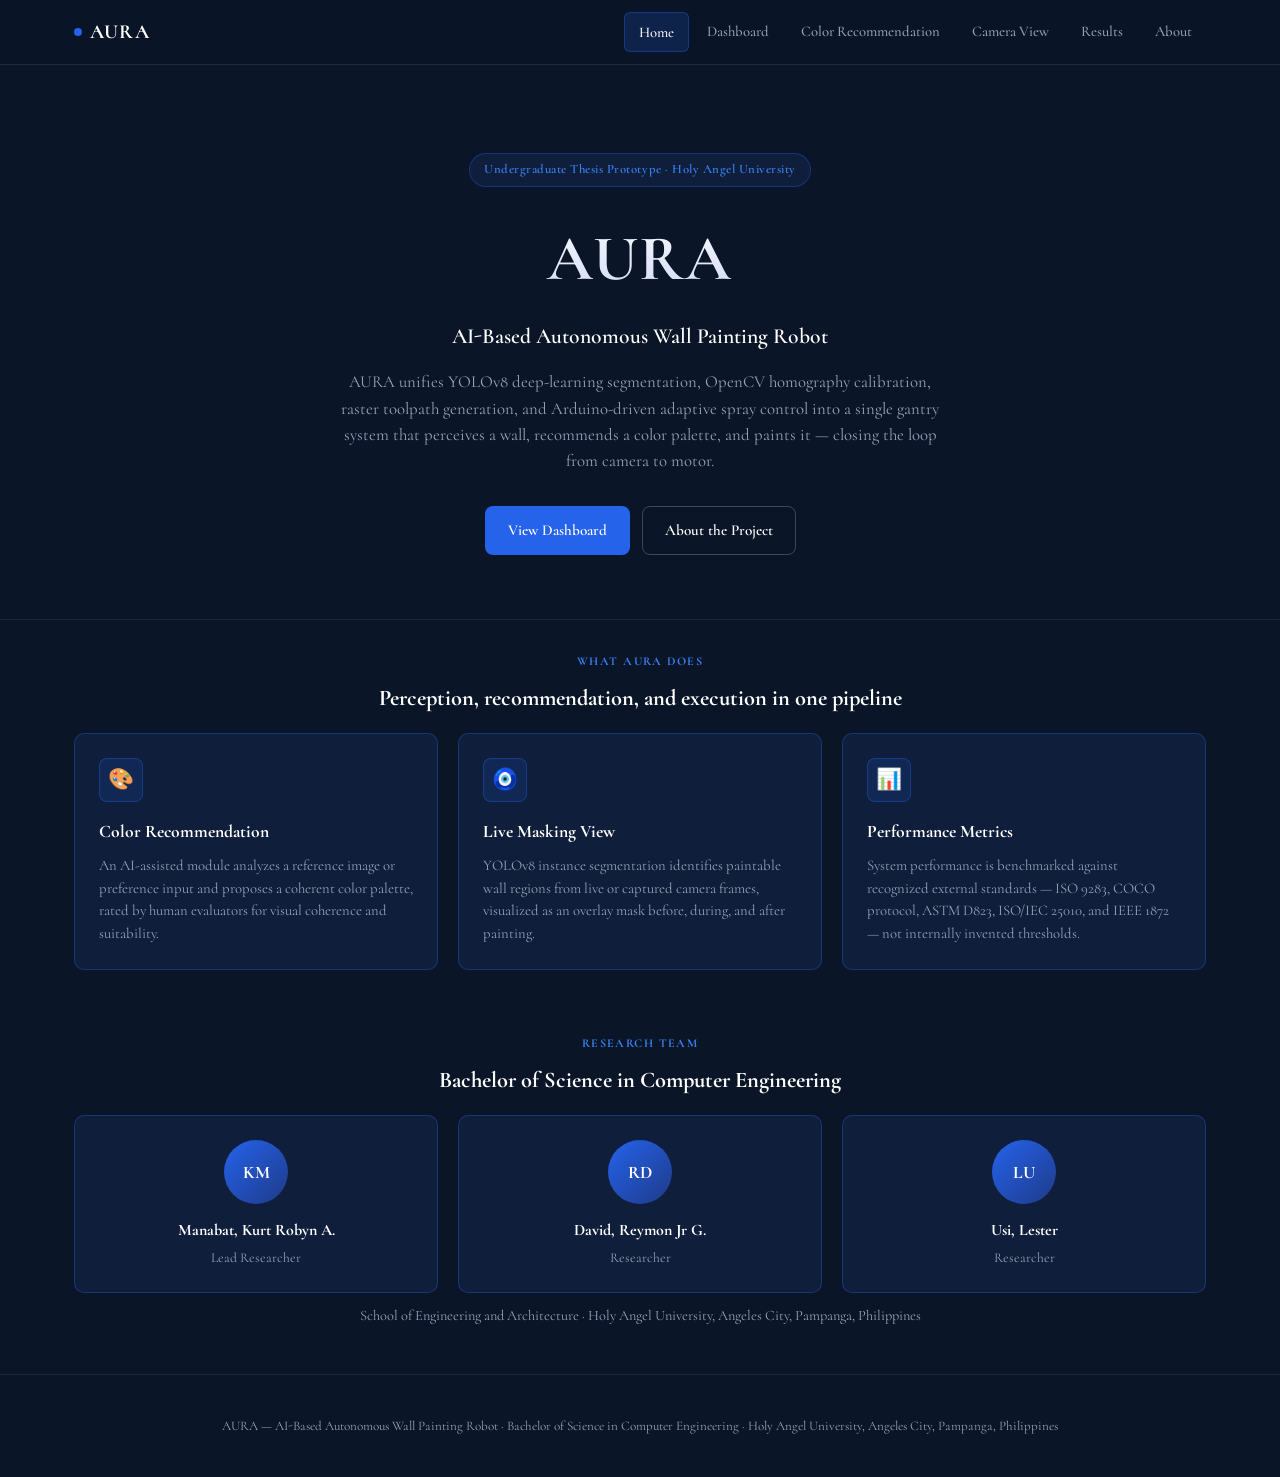
==== website/index.html @ ddd54c99 "feat: add backend API, wire up frontend with real YOLOv8 segmentation and color recommendation, add " ====
<!doctype html>
<html lang="en">
<head>
  <meta charset="UTF-8" />
  <meta name="viewport" content="width=device-width, initial-scale=1.0" />
  <title>AURA — AI-Based Autonomous Wall Painting Robot</title>
  <link rel="stylesheet" href="style.css" />
</head>
<body data-page="index">

  <div id="navbar"></div>

  <main>
    <section class="hero">
      <div class="container">
        <span class="hero-badge">Undergraduate Thesis Prototype &middot; Holy Angel University</span>
        <h1>AURA</h1>
        <p class="subtitle">AI-Based Autonomous Wall Painting Robot</p>
        <p class="description">
          AURA unifies YOLOv8 deep-learning segmentation, OpenCV homography calibration,
          raster toolpath generation, and Arduino-driven adaptive spray control into a single
          gantry system that perceives a wall, recommends a color palette, and paints it —
          closing the loop from camera to motor.
        </p>
        <div class="btn-row" style="justify-content: center;">
          <a href="dashboard.html" class="btn btn-primary">View Dashboard</a>
          <a href="about.html" class="btn btn-secondary">About the Project</a>
        </div>
      </div>
    </section>

    <section class="section">
      <div class="container">
        <p class="eyebrow" style="text-align:center;">What AURA Does</p>
        <h2 class="section-title" style="text-align:center;">Perception, recommendation, and execution in one pipeline</h2>
        <div class="grid grid-3">
          <div class="card feature-card">
            <div class="icon">🎨</div>
            <h3>Color Recommendation</h3>
            <p>
              An AI-assisted module analyzes a reference image or preference input and proposes
              a coherent color palette, rated by human evaluators for visual coherence and suitability.
            </p>
          </div>
          <div class="card feature-card">
            <div class="icon">🧿</div>
            <h3>Live Masking View</h3>
            <p>
              YOLOv8 instance segmentation identifies paintable wall regions from live or captured
              camera frames, visualized as an overlay mask before, during, and after painting.
            </p>
          </div>
          <div class="card feature-card">
            <div class="icon">📊</div>
            <h3>Performance Metrics</h3>
            <p>
              System performance is benchmarked against recognized external standards —
              ISO 9283, COCO protocol, ASTM D823, ISO/IEC 25010, and IEEE 1872 — not
              internally invented thresholds.
            </p>
          </div>
        </div>
      </div>
    </section>

    <section class="section">
      <div class="container">
        <p class="eyebrow" style="text-align:center;">Research Team</p>
        <h2 class="section-title" style="text-align:center;">Bachelor of Science in Computer Engineering</h2>
        <div class="grid grid-3">
          <div class="card team-card">
            <div class="avatar">KM</div>
            <h3>Manabat, Kurt Robyn A.</h3>
            <p class="role">Lead Researcher</p>
          </div>
          <div class="card team-card">
            <div class="avatar">RD</div>
            <h3>David, Reymon Jr G.</h3>
            <p class="role">Researcher</p>
          </div>
          <div class="card team-card">
            <div class="avatar">LU</div>
            <h3>Usi, Lester</h3>
            <p class="role">Researcher</p>
          </div>
        </div>
        <p class="institution">School of Engineering and Architecture &middot; Holy Angel University, Angeles City, Pampanga, Philippines</p>
      </div>
    </section>
  </main>

  <div id="footer"></div>

  <script src="nav.js"></script>
</body>
</html>
---- website/style.css ----
/* ==========================================================================
   AURA — Shared Stylesheet
   AI-Based Autonomous Wall Painting Robot
   ========================================================================== */

@import url('https://fonts.googleapis.com/css2?family=Cormorant:wght@400;500;600;700&family=Cormorant+Garamond:wght@400;500;600;700&display=swap');

:root {
  --bg: #0A1628;
  --panel: #0F1E3A;
  --panel-border: rgba(37, 99, 235, 0.35);
  --accent: #2563EB;
  --accent-hover: #3B82F6;
  --text: #FFFFFF;
  --text-secondary: #94A3B8;
  --amber: #F59E0B;
  --amber-bg: rgba(245, 158, 11, 0.12);
  --amber-border: rgba(245, 158, 11, 0.45);
  --green: #22C55E;
  --yellow: #EAB308;
  --radius: 10px;
  --max-width: 1180px;
  --font-body: 'Cormorant', serif;
  --font-heading: 'Cormorant Garamond', serif;
}

* {
  box-sizing: border-box;
}

html {
  scroll-behavior: smooth;
}

body {
  margin: 0;
  background: var(--bg);
  color: var(--text);
  font-family: var(--font-body);
  line-height: 1.55;
  -webkit-font-smoothing: antialiased;
}

h1, h2, h3, h4, h5, h6 {
  font-family: var(--font-heading);
}

a {
  color: inherit;
  text-decoration: none;
}

img {
  max-width: 100%;
  display: block;
}

.container {
  max-width: var(--max-width);
  margin: 0 auto;
  padding: 0 24px;
}

/* ---------------------------------------------------------------------- */
/* Navbar */
/* ---------------------------------------------------------------------- */

.navbar {
  position: sticky;
  top: 0;
  z-index: 100;
  background: rgba(10, 22, 40, 0.92);
  backdrop-filter: blur(8px);
  border-bottom: 1px solid rgba(148, 163, 184, 0.15);
}

.navbar-inner {
  max-width: var(--max-width);
  margin: 0 auto;
  padding: 0 24px;
  height: 64px;
  display: flex;
  align-items: center;
  justify-content: space-between;
}

.navbar-logo {
  font-weight: 800;
  font-size: 1.25rem;
  letter-spacing: 0.06em;
  color: var(--text);
  display: flex;
  align-items: center;
  gap: 8px;
}

.navbar-logo .dot {
  width: 8px;
  height: 8px;
  border-radius: 50%;
  background: var(--accent);
  display: inline-block;
}

.navbar-links {
  display: flex;
  gap: 4px;
  list-style: none;
  margin: 0;
  padding: 0;
}

.navbar-links a {
  display: inline-block;
  padding: 8px 14px;
  border-radius: 6px;
  font-size: 0.92rem;
  color: var(--text-secondary);
  font-weight: 500;
  transition: color 0.15s ease, background 0.15s ease;
}

.navbar-links a:hover {
  color: var(--text);
  background: rgba(148, 163, 184, 0.08);
}

.navbar-links a.active {
  color: var(--text);
  background: rgba(37, 99, 235, 0.18);
  border: 1px solid var(--panel-border);
}

.navbar-toggle {
  display: none;
  background: none;
  border: 1px solid rgba(148, 163, 184, 0.3);
  border-radius: 6px;
  color: var(--text);
  padding: 6px 10px;
  font-size: 1rem;
  cursor: pointer;
}

/* ---------------------------------------------------------------------- */
/* Layout helpers */
/* ---------------------------------------------------------------------- */

main {
  min-height: calc(100vh - 64px - 88px);
}

.page-header {
  padding: 48px 0 24px;
}

.page-header h1 {
  margin: 0 0 8px;
  font-size: 2rem;
}

.page-header p {
  color: var(--text-secondary);
  margin: 0;
  max-width: 640px;
}

.section {
  padding: 32px 0;
}

.section-title {
  font-size: 1.4rem;
  margin: 0 0 18px;
}

.eyebrow {
  text-transform: uppercase;
  letter-spacing: 0.12em;
  font-size: 0.75rem;
  color: var(--accent-hover);
  font-weight: 700;
  margin: 0 0 10px;
}

/* ---------------------------------------------------------------------- */
/* Cards */
/* ---------------------------------------------------------------------- */

.card {
  background: var(--panel);
  border: 1px solid var(--panel-border);
  border-radius: var(--radius);
  padding: 24px;
}

.card h3 {
  margin-top: 0;
}

.grid {
  display: grid;
  gap: 20px;
}

.grid-3 {
  grid-template-columns: repeat(3, 1fr);
}

.grid-4 {
  grid-template-columns: repeat(4, 1fr);
}

.grid-2 {
  grid-template-columns: repeat(2, 1fr);
}

/* ---------------------------------------------------------------------- */
/* Buttons */
/* ---------------------------------------------------------------------- */

.btn {
  display: inline-flex;
  align-items: center;
  justify-content: center;
  gap: 8px;
  padding: 12px 22px;
  border-radius: 8px;
  border: 1px solid transparent;
  font-size: 0.95rem;
  font-weight: 600;
  cursor: pointer;
  transition: transform 0.12s ease, background 0.15s ease, border-color 0.15s ease;
  font-family: inherit;
}

.btn:active {
  transform: translateY(1px);
}

.btn-primary {
  background: var(--accent);
  color: #fff;
}

.btn-primary:hover {
  background: var(--accent-hover);
}

.btn-secondary {
  background: transparent;
  color: var(--text);
  border-color: rgba(148, 163, 184, 0.35);
}

.btn-secondary:hover {
  border-color: var(--accent);
  color: var(--accent-hover);
}

.btn-secondary.is-active,
.btn-toggle.is-active {
  background: rgba(37, 99, 235, 0.18);
  border-color: var(--accent);
  color: var(--text);
}

.btn-block {
  width: 100%;
}

.btn-row {
  display: flex;
  gap: 12px;
  flex-wrap: wrap;
}

/* ---------------------------------------------------------------------- */
/* Hero */
/* ---------------------------------------------------------------------- */

.hero {
  padding: 88px 0 64px;
  text-align: center;
  border-bottom: 1px solid rgba(148, 163, 184, 0.12);
}

.hero h1 {
  font-size: 4rem;
  font-weight: 800;
  letter-spacing: 0.02em;
  margin: 0 0 12px;
  background: linear-gradient(180deg, #fff 0%, #cbd5f5 100%);
  -webkit-background-clip: text;
  background-clip: text;
  -webkit-text-fill-color: transparent;
}

.hero .subtitle {
  font-size: 1.35rem;
  color: var(--text);
  font-weight: 600;
  margin: 0 0 16px;
}

.hero .description {
  color: var(--text-secondary);
  max-width: 620px;
  margin: 0 auto 32px;
  font-size: 1.05rem;
}

.hero-badge {
  display: inline-block;
  padding: 6px 14px;
  border-radius: 999px;
  border: 1px solid var(--panel-border);
  background: var(--panel);
  color: var(--accent-hover);
  font-size: 0.8rem;
  font-weight: 600;
  letter-spacing: 0.04em;
  margin-bottom: 22px;
}

/* ---------------------------------------------------------------------- */
/* Feature cards */
/* ---------------------------------------------------------------------- */

.feature-card .icon {
  width: 44px;
  height: 44px;
  border-radius: 8px;
  background: rgba(37, 99, 235, 0.15);
  border: 1px solid var(--panel-border);
  display: flex;
  align-items: center;
  justify-content: center;
  font-size: 1.3rem;
  margin-bottom: 16px;
}

.feature-card h3 {
  font-size: 1.1rem;
  margin-bottom: 8px;
}

.feature-card p {
  color: var(--text-secondary);
  margin: 0;
  font-size: 0.92rem;
}

/* ---------------------------------------------------------------------- */
/* Team */
/* ---------------------------------------------------------------------- */

.team-card {
  text-align: center;
}

.team-card .avatar {
  width: 64px;
  height: 64px;
  margin: 0 auto 14px;
  border-radius: 50%;
  background: linear-gradient(135deg, var(--accent), #1E3A8A);
  display: flex;
  align-items: center;
  justify-content: center;
  font-weight: 700;
  font-size: 1.1rem;
}

.team-card h3 {
  font-size: 1rem;
  margin: 0 0 4px;
}

.team-card .role {
  color: var(--text-secondary);
  font-size: 0.85rem;
  margin: 0;
}

.institution {
  text-align: center;
  color: var(--text-secondary);
  font-size: 0.9rem;
  margin-top: 12px;
}

/* ---------------------------------------------------------------------- */
/* Badges & status */
/* ---------------------------------------------------------------------- */

.badge {
  display: inline-flex;
  align-items: center;
  gap: 6px;
  padding: 4px 12px;
  border-radius: 999px;
  font-size: 0.78rem;
  font-weight: 700;
  letter-spacing: 0.02em;
  text-transform: uppercase;
}

.badge-idle {
  background: rgba(148, 163, 184, 0.15);
  color: var(--text-secondary);
  border: 1px solid rgba(148, 163, 184, 0.3);
}

.badge-connected {
  background: rgba(34, 197, 94, 0.15);
  color: var(--green);
  border: 1px solid rgba(34, 197, 94, 0.35);
}

.badge-running {
  background: rgba(37, 99, 235, 0.15);
  color: var(--accent-hover);
  border: 1px solid var(--panel-border);
}

.badge-error {
  background: rgba(239, 68, 68, 0.15);
  color: #EF4444;
  border: 1px solid rgba(239, 68, 68, 0.35);
}

.badge-info {
  background: rgba(37, 99, 235, 0.15);
  color: var(--accent-hover);
  border: 1px solid var(--panel-border);
}

.badge-placeholder {
  background: rgba(148, 163, 184, 0.12);
  color: var(--text-secondary);
  border: 1px dashed rgba(148, 163, 184, 0.4);
}

/* ---------------------------------------------------------------------- */
/* Dashboard status cards */
/* ---------------------------------------------------------------------- */

.status-card .status-label {
  color: var(--text-secondary);
  font-size: 0.82rem;
  text-transform: uppercase;
  letter-spacing: 0.06em;
  margin: 0 0 12px;
}

.status-card .status-value {
  font-size: 1.6rem;
  font-weight: 700;
  margin: 0;
}

.status-card .status-sub {
  color: var(--text-secondary);
  font-size: 0.82rem;
  margin-top: 6px;
}

.progress-track {
  width: 100%;
  height: 10px;
  border-radius: 999px;
  background: rgba(148, 163, 184, 0.15);
  overflow: hidden;
  margin-top: 4px;
}

.progress-fill {
  height: 100%;
  background: linear-gradient(90deg, var(--accent), var(--accent-hover));
  border-radius: 999px;
  transition: width 0.3s ease;
}

/* ---------------------------------------------------------------------- */
/* Activity log */
/* ---------------------------------------------------------------------- */

.log-panel {
  max-height: 280px;
  overflow-y: auto;
  display: flex;
  flex-direction: column;
  gap: 2px;
}

.log-entry {
  display: flex;
  gap: 14px;
  padding: 10px 4px;
  border-bottom: 1px solid rgba(148, 163, 184, 0.1);
  font-size: 0.88rem;
}

.log-entry:last-child {
  border-bottom: none;
}

.log-time {
  color: var(--accent-hover);
  font-family: "SFMono-Regular", Consolas, "Liberation Mono", monospace;
  flex-shrink: 0;
}

.log-message {
  color: var(--text-secondary);
}

/* ---------------------------------------------------------------------- */
/* Upload / drop zone */
/* ---------------------------------------------------------------------- */

.drop-zone {
  border: 2px dashed rgba(148, 163, 184, 0.35);
  border-radius: var(--radius);
  padding: 56px 24px;
  text-align: center;
  color: var(--text-secondary);
  cursor: pointer;
  transition: border-color 0.15s ease, background 0.15s ease;
}

.drop-zone:hover,
.drop-zone.is-dragover {
  border-color: var(--accent);
  background: rgba(37, 99, 235, 0.06);
}

.drop-zone .drop-icon {
  font-size: 2rem;
  margin-bottom: 12px;
}

.drop-zone .drop-hint {
  font-size: 0.82rem;
  margin-top: 6px;
}

/* ---------------------------------------------------------------------- */
/* Image comparison / canvas panels */
/* ---------------------------------------------------------------------- */

.compare-panel {
  position: relative;
  border-radius: var(--radius);
  overflow: hidden;
  border: 1px solid var(--panel-border);
  background: #081120;
  aspect-ratio: 4 / 3;
}

.compare-panel img,
.compare-panel canvas {
  position: absolute;
  inset: 0;
  width: 100%;
  height: 100%;
  object-fit: cover;
}

.compare-panel svg {
  position: absolute;
  inset: 0;
  width: 100%;
  height: 100%;
}

.compare-caption {
  margin-top: 10px;
  font-size: 0.85rem;
  color: var(--text-secondary);
  text-align: center;
}

/* ---------------------------------------------------------------------- */
/* Color chips */
/* ---------------------------------------------------------------------- */

.color-primary {
  display: flex;
  align-items: center;
  gap: 20px;
  flex-wrap: wrap;
}

.color-chip-large {
  width: 88px;
  height: 88px;
  border-radius: 12px;
  border: 1px solid rgba(148, 163, 184, 0.25);
  flex-shrink: 0;
}

.color-primary-label {
  font-weight: 700;
  font-size: 1.05rem;
  margin: 0 0 4px;
}

.color-primary-desc {
  color: var(--text-secondary);
  font-size: 0.9rem;
  margin: 0;
  max-width: 460px;
}

.palette-row {
  display: flex;
  gap: 14px;
  flex-wrap: wrap;
  margin-top: 22px;
}

.palette-chip {
  width: 100%;
  max-width: 96px;
  text-align: center;
  cursor: pointer;
  border: none;
  background: none;
  padding: 0;
  font-family: inherit;
  color: var(--text-secondary);
}

.palette-chip .swatch {
  /* <span> defaults to inline, which ignores width/aspect-ratio and collapses
     the swatch to a sliver — it has to be a block for the square to render. */
  display: block;
  width: 100%;
  aspect-ratio: 1;
  border-radius: 8px;
  border: 2px solid transparent;
  margin-bottom: 6px;
  transition: border-color 0.15s ease, transform 0.1s ease;
}

.palette-chip:hover .swatch {
  transform: translateY(-2px);
}

.palette-chip.is-selected .swatch {
  border-color: var(--text);
}

.palette-chip .name {
  font-size: 0.75rem;
}

.demo-note {
  margin-top: 24px;
  font-size: 0.82rem;
  color: var(--text-secondary);
  font-style: italic;
}

/* ---------------------------------------------------------------------- */
/* Camera view */
/* ---------------------------------------------------------------------- */

.video-panel {
  position: relative;
  border-radius: var(--radius);
  border: 1px solid var(--panel-border);
  background: #081120;
  aspect-ratio: 16 / 9;
  display: flex;
  align-items: center;
  justify-content: center;
  overflow: hidden;
}

.video-panel img,
.video-panel video {
  position: absolute;
  inset: 0;
  width: 100%;
  height: 100%;
  object-fit: cover;
}

.video-placeholder {
  display: flex;
  flex-direction: column;
  align-items: center;
  gap: 14px;
  color: var(--text-secondary);
  z-index: 1;
}

.pulse-dot {
  width: 12px;
  height: 12px;
  border-radius: 50%;
  background: var(--accent);
  box-shadow: 0 0 0 0 rgba(37, 99, 235, 0.6);
  animation: pulse 1.6s infinite;
}

@keyframes pulse {
  0% { box-shadow: 0 0 0 0 rgba(37, 99, 235, 0.55); }
  70% { box-shadow: 0 0 0 14px rgba(37, 99, 235, 0); }
  100% { box-shadow: 0 0 0 0 rgba(37, 99, 235, 0); }
}

.overlay-mask {
  position: absolute;
  inset: 0;
  z-index: 2;
  pointer-events: none;
  opacity: 0;
  transition: opacity 0.2s ease;
}

.overlay-mask.is-active {
  opacity: 0.45;
}

.overlay-mask svg {
  width: 100%;
  height: 100%;
}

.mode-tabs {
  display: flex;
  gap: 10px;
  margin-bottom: 20px;
}

.overlay-toggles {
  display: flex;
  gap: 10px;
  flex-wrap: wrap;
  margin-top: 20px;
}

.overlay-legend {
  display: flex;
  gap: 18px;
  flex-wrap: wrap;
  margin-top: 14px;
  font-size: 0.82rem;
  color: var(--text-secondary);
}

.overlay-legend .swatch-dot {
  width: 10px;
  height: 10px;
  border-radius: 3px;
  display: inline-block;
  margin-right: 6px;
  vertical-align: middle;
}

/* ---------------------------------------------------------------------- */
/* Notice banner */
/* ---------------------------------------------------------------------- */

.notice-banner {
  background: var(--amber-bg);
  border: 1px solid var(--amber-border);
  border-radius: var(--radius);
  padding: 16px 20px;
  color: #FCD34D;
  font-size: 0.92rem;
  font-weight: 600;
  display: flex;
  gap: 10px;
  align-items: flex-start;
}

/* ---------------------------------------------------------------------- */
/* Metric cards */
/* ---------------------------------------------------------------------- */

.metric-card .metric-label {
  color: var(--text-secondary);
  font-size: 0.82rem;
  text-transform: uppercase;
  letter-spacing: 0.05em;
  margin: 0 0 10px;
}

.metric-card .metric-value {
  font-size: 1.9rem;
  font-weight: 800;
  margin: 0;
  color: var(--text-secondary);
}

.metric-card .metric-note {
  font-size: 0.78rem;
  font-style: italic;
  color: var(--text-secondary);
  margin-top: 8px;
  opacity: 0.8;
}

/* ---------------------------------------------------------------------- */
/* Gallery */
/* ---------------------------------------------------------------------- */

.gallery-card img {
  width: 100%;
  border-radius: 6px;
  border: 1px solid rgba(148, 163, 184, 0.2);
  aspect-ratio: 4 / 3;
  object-fit: cover;
  background: #081120;
}

.gallery-placeholder-box {
  width: 100%;
  aspect-ratio: 4 / 3;
  border-radius: 6px;
  background: rgba(148, 163, 184, 0.08);
  border: 1px dashed rgba(148, 163, 184, 0.3);
  display: flex;
  align-items: center;
  justify-content: center;
  text-align: center;
  color: var(--text-secondary);
  font-size: 0.85rem;
  padding: 20px;
}

.gallery-caption {
  margin: 12px 0 8px;
  font-size: 0.92rem;
  font-weight: 600;
}

.gallery-note {
  font-size: 0.78rem;
  color: var(--text-secondary);
  margin-top: 8px;
}

/* ---------------------------------------------------------------------- */
/* Pipeline diagram */
/* ---------------------------------------------------------------------- */

.pipeline {
  display: flex;
  align-items: center;
  flex-wrap: wrap;
  gap: 8px;
  overflow-x: auto;
  padding: 8px 0 16px;
}

.pipeline-step {
  background: var(--panel);
  border: 1px solid var(--panel-border);
  border-radius: 8px;
  padding: 14px 16px;
  font-size: 0.85rem;
  font-weight: 600;
  text-align: center;
  white-space: nowrap;
  flex-shrink: 0;
}

.pipeline-arrow {
  color: var(--accent-hover);
  font-size: 1.2rem;
  flex-shrink: 0;
}

/* ---------------------------------------------------------------------- */
/* Tech stack list */
/* ---------------------------------------------------------------------- */

.tech-list {
  list-style: none;
  margin: 0;
  padding: 0;
  display: grid;
  grid-template-columns: repeat(2, 1fr);
  gap: 10px;
}

.tech-list li {
  display: flex;
  align-items: center;
  gap: 10px;
  padding: 10px 14px;
  background: var(--panel);
  border: 1px solid var(--panel-border);
  border-radius: 8px;
  font-size: 0.88rem;
}

.tech-list li::before {
  content: "";
  width: 6px;
  height: 6px;
  border-radius: 50%;
  background: var(--accent);
  flex-shrink: 0;
}

/* ---------------------------------------------------------------------- */
/* Standards table */
/* ---------------------------------------------------------------------- */

.standards-table {
  width: 100%;
  border-collapse: collapse;
  font-size: 0.88rem;
}

.standards-table th,
.standards-table td {
  text-align: left;
  padding: 12px 14px;
  border-bottom: 1px solid rgba(148, 163, 184, 0.15);
  vertical-align: top;
}

.standards-table th {
  color: var(--text-secondary);
  text-transform: uppercase;
  font-size: 0.75rem;
  letter-spacing: 0.05em;
  font-weight: 700;
}

.standards-table tr:last-child td {
  border-bottom: none;
}

.standards-table td.standard-name {
  color: var(--accent-hover);
  font-weight: 700;
  white-space: nowrap;
}

/* ---------------------------------------------------------------------- */
/* Abstract */
/* ---------------------------------------------------------------------- */

.abstract-text {
  color: var(--text-secondary);
  font-size: 1rem;
  max-width: 820px;
}

/* ---------------------------------------------------------------------- */
/* Toast */
/* ---------------------------------------------------------------------- */

.toast {
  position: fixed;
  bottom: 28px;
  left: 50%;
  transform: translateX(-50%) translateY(16px);
  background: var(--panel);
  border: 1px solid var(--panel-border);
  color: var(--text);
  padding: 12px 20px;
  border-radius: 8px;
  font-size: 0.88rem;
  box-shadow: 0 8px 24px rgba(0, 0, 0, 0.4);
  opacity: 0;
  pointer-events: none;
  transition: opacity 0.2s ease, transform 0.2s ease;
  z-index: 1000;
}

.toast.is-visible {
  opacity: 1;
  transform: translateX(-50%) translateY(0);
}

/* ---------------------------------------------------------------------- */
/* Footer */
/* ---------------------------------------------------------------------- */

.site-footer {
  border-top: 1px solid rgba(148, 163, 184, 0.12);
  padding: 28px 0;
  text-align: center;
  color: var(--text-secondary);
  font-size: 0.82rem;
}

/* ---------------------------------------------------------------------- */
/* Backend inference status + detection readout                            */
/* ---------------------------------------------------------------------- */

.inference-status {
  display: flex;
  align-items: center;
  gap: 10px;
  margin-top: 18px;
  padding: 10px 14px;
  border-radius: 8px;
  background: rgba(37, 99, 235, 0.1);
  border: 1px solid var(--panel-border);
  font-size: 0.88rem;
  color: var(--text-secondary);
}

.inference-status.is-error {
  background: rgba(239, 68, 68, 0.1);
  border-color: rgba(239, 68, 68, 0.35);
  color: #FCA5A5;
}

.detection-summary {
  display: flex;
  flex-wrap: wrap;
  align-items: center;
  gap: 10px 16px;
  margin-bottom: 18px;
}

.detection-metric {
  font-size: 0.88rem;
  color: var(--text-secondary);
}

.detection-metric strong {
  color: var(--text);
}

.detection-list {
  display: flex;
  flex-direction: column;
  gap: 8px;
}

.detection-row {
  display: grid;
  grid-template-columns: minmax(90px, 150px) 1fr 56px;
  align-items: center;
  gap: 12px;
  font-size: 0.88rem;
}

.detection-name {
  color: var(--text-secondary);
  overflow: hidden;
  text-overflow: ellipsis;
  white-space: nowrap;
}

.detection-row.is-wall .detection-name {
  color: var(--text);
  font-weight: 600;
}

.detection-bar {
  display: block;
  height: 8px;
  border-radius: 999px;
  background: rgba(148, 163, 184, 0.15);
  overflow: hidden;
}

.detection-bar-fill {
  display: block;
  height: 100%;
  border-radius: 999px;
  background: var(--yellow);
}

.detection-row.is-wall .detection-bar-fill {
  background: linear-gradient(90deg, var(--accent), var(--accent-hover));
}

.detection-conf {
  text-align: right;
  font-variant-numeric: tabular-nums;
  color: var(--text-secondary);
}

/* ---------------------------------------------------------------------- */
/* Responsive */
/* ---------------------------------------------------------------------- */

@media (max-width: 900px) {
  .grid-4 {
    grid-template-columns: repeat(2, 1fr);
  }

  .grid-3 {
    grid-template-columns: repeat(2, 1fr);
  }

  .hero h1 {
    font-size: 2.8rem;
  }

  .tech-list {
    grid-template-columns: 1fr;
  }
}

@media (max-width: 720px) {
  .navbar-links {
    position: absolute;
    top: 64px;
    left: 0;
    right: 0;
    background: var(--bg);
    border-bottom: 1px solid rgba(148, 163, 184, 0.15);
    flex-direction: column;
    padding: 8px;
    display: none;
  }

  .navbar-links.is-open {
    display: flex;
  }

  .navbar-toggle {
    display: inline-block;
  }

  .grid-4,
  .grid-3,
  .grid-2 {
    grid-template-columns: 1fr;
  }

  .hero h1 {
    font-size: 2.2rem;
  }

  .color-primary {
    flex-direction: column;
    align-items: flex-start;
  }
}
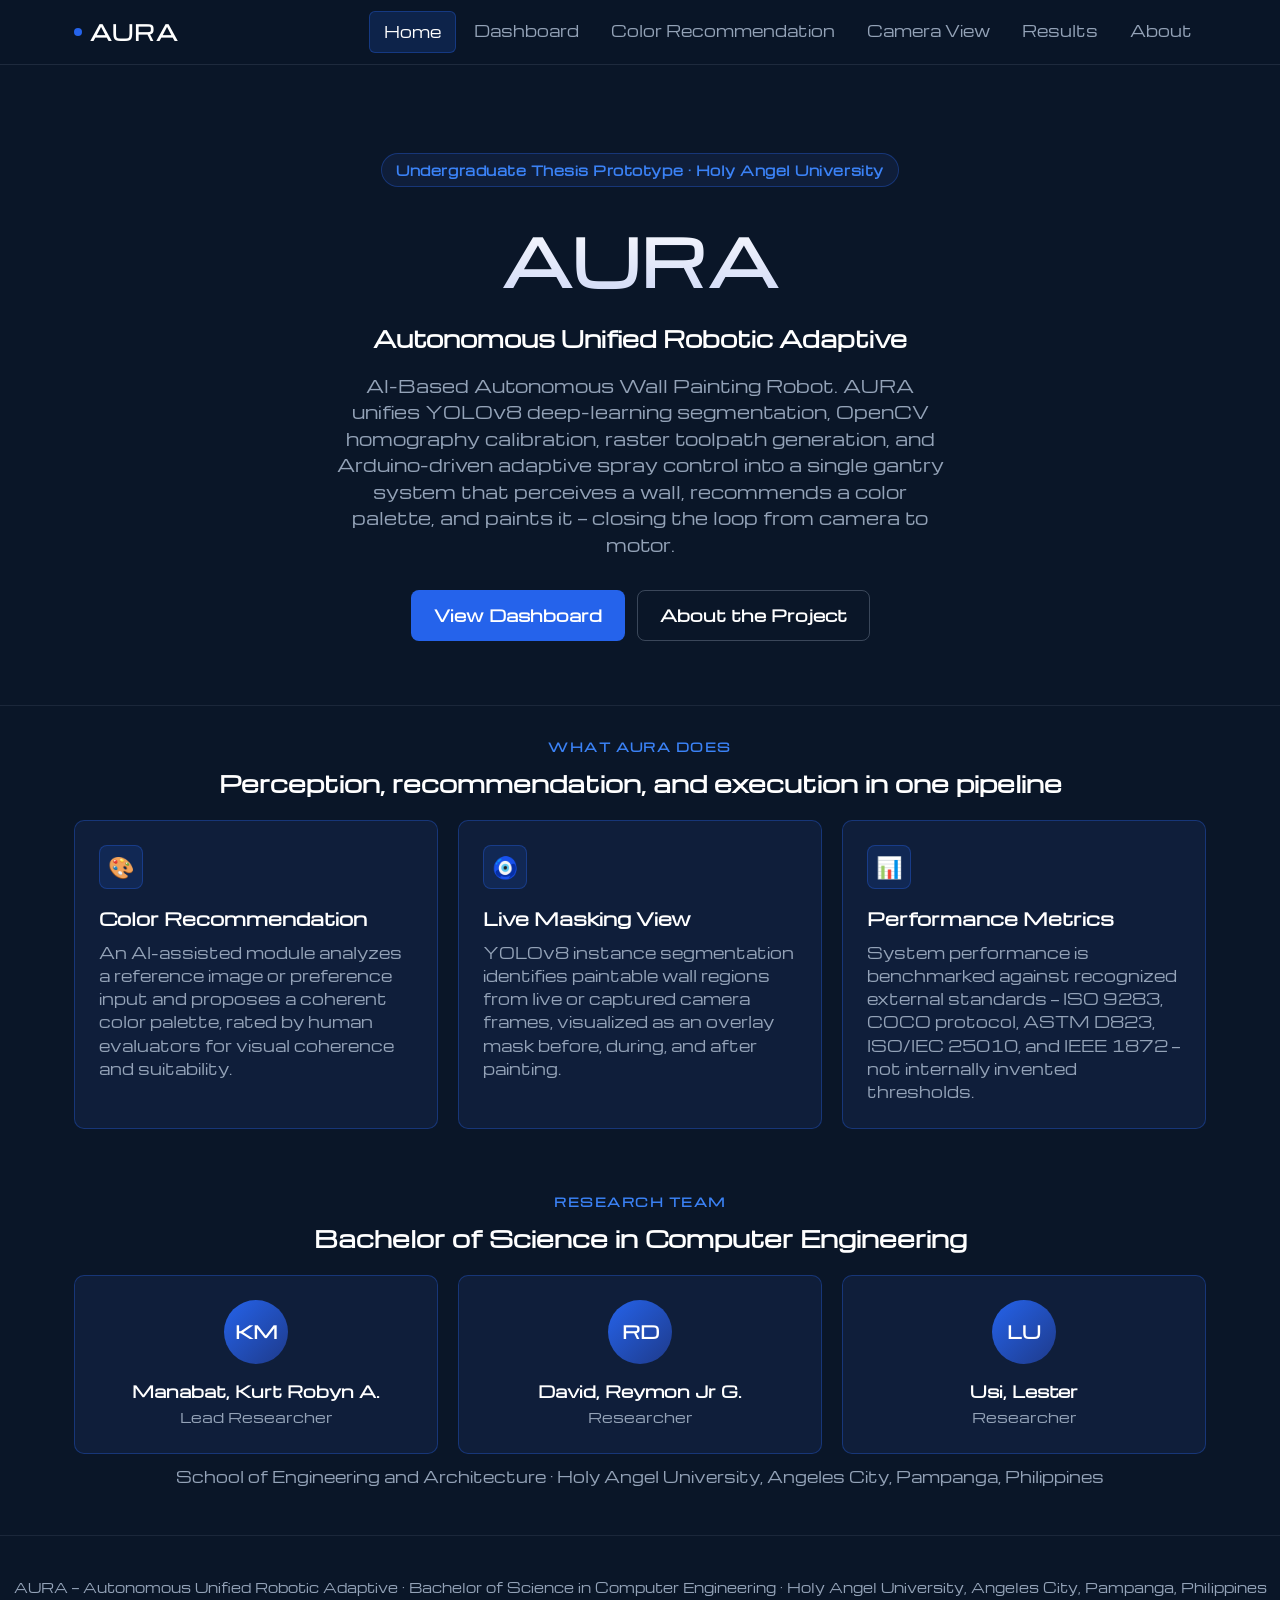
==== commit bde8ec8d: "Log concept-paper review findings: acronym/G-code fixes pending in Doc, resolve painting-output-qual" ====
--- a/website/index.html
+++ b/website/index.html
@@ -3,7 +3,7 @@
 <head>
   <meta charset="UTF-8" />
   <meta name="viewport" content="width=device-width, initial-scale=1.0" />
-  <title>AURA — AI-Based Autonomous Wall Painting Robot</title>
+  <title>AURA — Autonomous Unified Robotic Adaptive</title>
   <link rel="stylesheet" href="style.css" />
 </head>
 <body data-page="index">
@@ -15,9 +15,9 @@
       <div class="container">
         <span class="hero-badge">Undergraduate Thesis Prototype &middot; Holy Angel University</span>
         <h1>AURA</h1>
-        <p class="subtitle">AI-Based Autonomous Wall Painting Robot</p>
+        <p class="subtitle">Autonomous Unified Robotic Adaptive</p>
         <p class="description">
-          AURA unifies YOLOv8 deep-learning segmentation, OpenCV homography calibration,
+          AI-Based Autonomous Wall Painting Robot. AURA unifies YOLOv8 deep-learning segmentation, OpenCV homography calibration,
           raster toolpath generation, and Arduino-driven adaptive spray control into a single
           gantry system that perceives a wall, recommends a color palette, and paints it —
           closing the loop from camera to motor.
--- a/website/style.css
+++ b/website/style.css
@@ -3,7 +3,7 @@
    AI-Based Autonomous Wall Painting Robot
    ========================================================================== */
 
-@import url('https://fonts.googleapis.com/css2?family=Cormorant:wght@400;500;600;700&family=Cormorant+Garamond:wght@400;500;600;700&display=swap');
+@import url('https://fonts.googleapis.com/css2?family=Michroma&display=swap');
 
 :root {
   --bg: #0A1628;
@@ -20,8 +20,8 @@
   --yellow: #EAB308;
   --radius: 10px;
   --max-width: 1180px;
-  --font-body: 'Cormorant', serif;
-  --font-heading: 'Cormorant Garamond', serif;
+  --font-body: 'Michroma', sans-serif;
+  --font-heading: 'Michroma', sans-serif;
 }
 
 * {
@@ -30,6 +30,7 @@
 
 html {
   scroll-behavior: smooth;
+  font-size: 102%;
 }
 
 body {
@@ -1084,6 +1085,118 @@
   text-align: right;
   font-variant-numeric: tabular-nums;
   color: var(--text-secondary);
+}
+
+/* ---------------------------------------------------------------------- */
+/* Toolpath preview (camera-view.html, POST /api/toolpath)                  */
+/* ---------------------------------------------------------------------- */
+
+/* Deliberately not .video-panel: that forces 16/9 and object-fit:cover,
+   which would crop the plan. The canvas carries the wall's own aspect ratio
+   in its width/height attributes and scales down to fit. */
+.toolpath-panel {
+  border-radius: var(--radius);
+  border: 1px solid var(--panel-border);
+  background: #081120;
+  padding: 10px;
+  display: flex;
+  justify-content: center;
+}
+
+.toolpath-panel canvas {
+  display: block;
+  width: 100%;
+  height: auto;
+  max-width: 100%;
+  border-radius: 6px;
+}
+
+.gcode-listing {
+  max-height: 300px;
+  overflow: auto;
+  margin: 12px 0 0;
+  padding: 14px 16px;
+  background: #081120;
+  border: 1px solid rgba(148, 163, 184, 0.18);
+  border-radius: var(--radius);
+  font-family: ui-monospace, SFMono-Regular, Menlo, Consolas, monospace;
+  font-size: 0.78rem;
+  line-height: 1.5;
+  color: var(--text-secondary);
+  white-space: pre;
+}
+
+.gcode-details > summary {
+  cursor: pointer;
+  color: var(--text-secondary);
+  font-size: 0.9rem;
+  padding: 6px 0;
+  user-select: none;
+}
+
+.gcode-details > summary:hover {
+  color: var(--text);
+}
+
+/* While picking corner markers the canvas is a target, not a picture. */
+.toolpath-panel.is-picking canvas {
+  cursor: crosshair;
+}
+
+.pick-hint {
+  margin: 12px 0 0;
+  padding: 10px 14px;
+  border-radius: var(--radius);
+  background: var(--amber-bg);
+  border: 1px solid var(--amber-border);
+  color: #FCD34D;
+  font-size: 0.92rem;
+  font-weight: 600;
+}
+
+.calibration-block {
+  margin-top: 20px;
+  padding-top: 18px;
+  border-top: 1px solid rgba(148, 163, 184, 0.15);
+}
+
+.calibration-block h4 {
+  margin: 0 0 6px;
+  font-size: 1.15rem;
+}
+
+.field-row {
+  display: flex;
+  flex-wrap: wrap;
+  gap: 10px 16px;
+  align-items: center;
+  margin-top: 14px;
+}
+
+.field-row label {
+  color: var(--text-secondary);
+  font-size: 0.9rem;
+}
+
+.field-row input[type="number"] {
+  width: 110px;
+  padding: 8px 10px;
+  border-radius: 6px;
+  border: 1px solid var(--panel-border);
+  background: #081120;
+  color: var(--text);
+  font-family: inherit;
+  font-size: 0.95rem;
+}
+
+.field-row input[type="number"]:focus {
+  outline: 2px solid var(--accent);
+  outline-offset: 1px;
+}
+
+.btn:disabled {
+  opacity: 0.45;
+  cursor: not-allowed;
 }
 
 /* ---------------------------------------------------------------------- */
